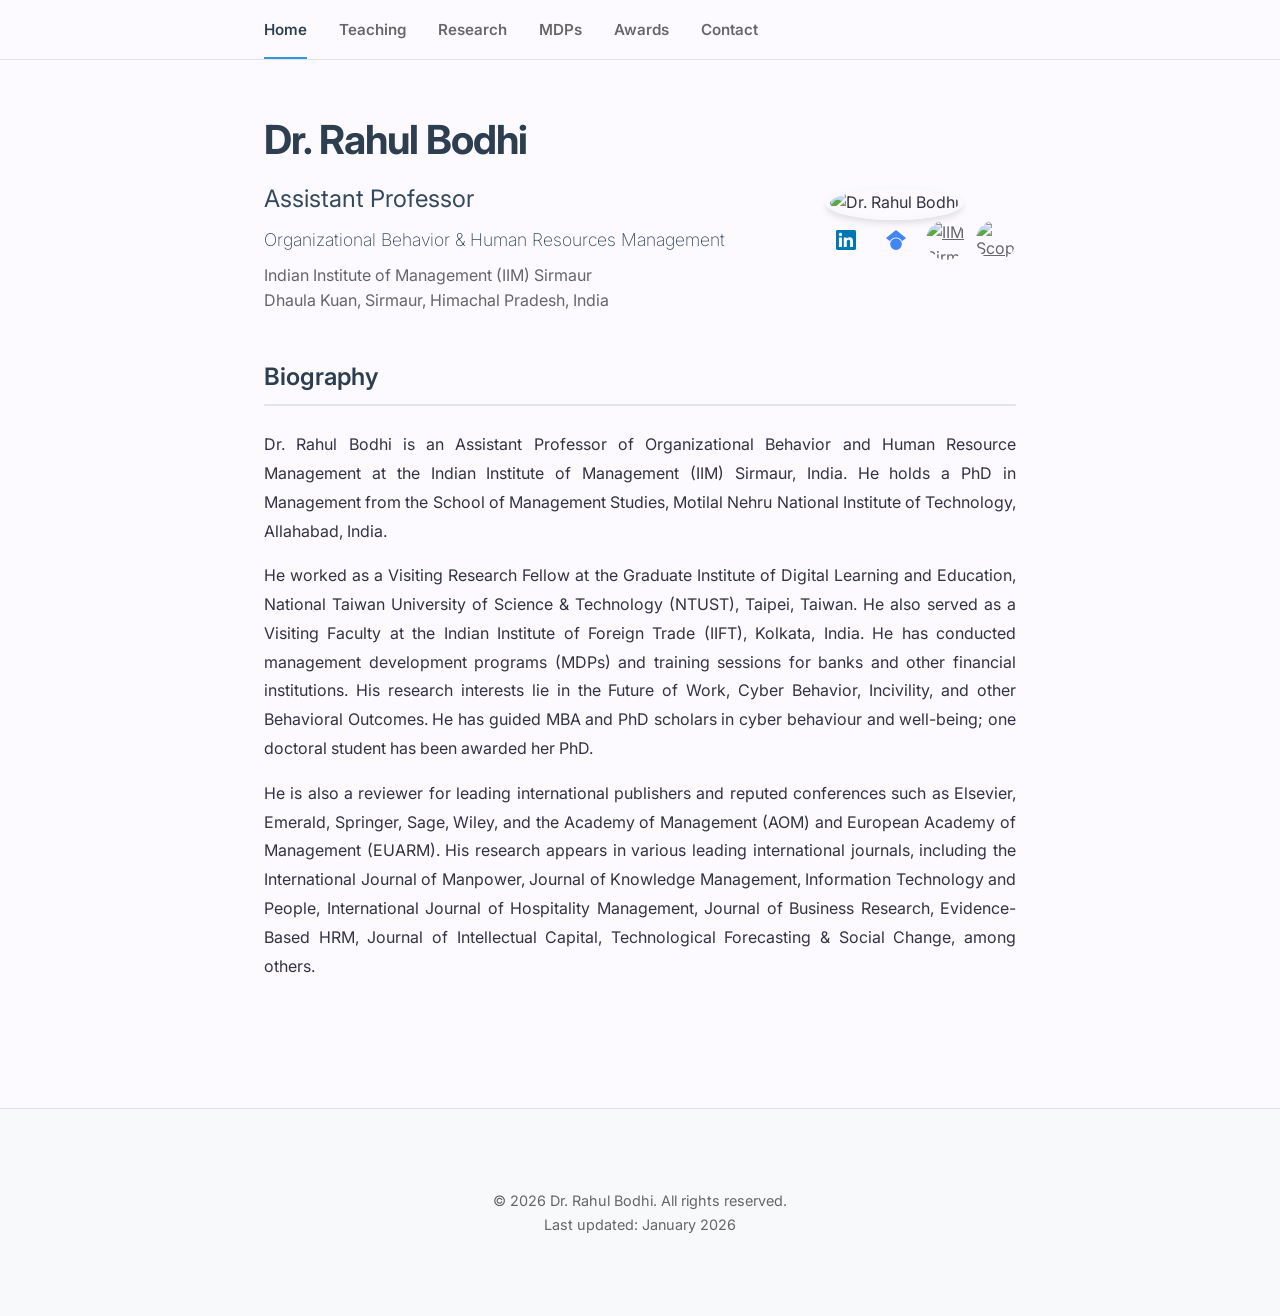
==== index.html @ 93770c00 "Update index.html" ====
<!DOCTYPE html>
<html lang="en">
<head>
    <meta charset="UTF-8">
    <meta name="viewport" content="width=device-width, initial-scale=1.0">
    <title>Dr. Rahul Bodhi - Assistant Professor, IIM Sirmaur</title>
    <meta name="description" content="Dr. Rahul Bodhi is an Assistant Professor at IIM Sirmaur. Research interests include Strategic Management, Organizational Behavior, and Business Analytics.">
    <link rel="stylesheet" href="style.css">
    <link rel="preconnect" href="https://fonts.googleapis.com">
    <link rel="preconnect" href="https://fonts.gstatic.com" crossorigin>
    <link href="https://fonts.googleapis.com/css2?family=Inter:wght@300;400;500;600;700&display=swap" rel="stylesheet">
    <link rel="icon" type="image/x-icon" href="favicon.ico">
</head>
<body>
    <nav class="navbar">
        <div class="nav-container">
            <ul class="nav-menu">
                <li><a href="index.html" class="nav-link active">Home</a></li>
				<li><a href="teaching.html" class="nav-link">Teaching</a></li>
                <li><a href="research.html" class="nav-link">Research</a></li>
				<li><a href="mdp.html" class="nav-link">MDPs</a></li>
				<li><a href="awards.html" class="nav-link">Awards</a></li>
	            <li><a href="contact.html" class="nav-link">Contact</a></li>
            </ul>
            <div class="hamburger">
                <span class="bar"></span>
                <span class="bar"></span>
                <span class="bar"></span>
            </div>
        </div>
    </nav>

    <main class="container">
        <section class="hero">
            <div class="hero-content">
                <h1>Dr. Rahul Bodhi</h1>
                <h2>Assistant Professor</h2>
				<h4>Organizational Behavior & Human Resources Management</h4>
                <p class="affiliation">Indian Institute of Management (IIM) Sirmaur <br>Dhaula Kuan, Sirmaur, Himachal Pradesh, India</p>
			</div>
            <div class="hero-image">
                <img src="5B9A9688.jpg" alt="Dr. Rahul Bodhi" class="profile-img">
				<div class="social-links">
                    <a href="https://www.linkedin.com/in/rahulbodhi/" target="_blank" class="social-link" title="LinkedIn">
                        <svg width="20" height="20" viewBox="0 0 24 24" fill="currentColor"><path d="M20.447 20.452h-3.554v-5.569c0-1.328-.027-3.037-1.852-3.037-1.853 0-2.136 1.445-2.136 2.939v5.667H9.351V9h3.414v1.561h.046c.477-.9 1.637-1.85 3.37-1.85 3.601 0 4.267 2.37 4.267 5.455v6.286zM5.337 7.433a2.062 2.062 0 0 1-2.063-2.065 2.064 2.064 0 1 1 2.063 2.065zm1.782 13.019H3.555V9h3.564v11.452zM22.225 0H1.771C.792 0 0 .774 0 1.729v20.542C0 23.227.792 24 1.771 24h20.451C23.2 24 24 23.227 24 22.271V1.729C24 .774 23.2 0 22.222 0h.003z"/></svg>
                    </a>
					<a href="https://scholar.google.com/citations?user=25NiCukAAAAJ&hl=en&oi=ao" target="_blank" class="social-link" title="Google Scholar">
                        <svg width="20" height="20" viewBox="0 0 24 24" fill="currentColor"><path d="M12 24a7 7 0 1 1 0-14 7 7 0 0 1 0 14Zm0-24L0 9.5l4.838 3.94A8 8 0 0 1 12 9a8 8 0 0 1 7.162 4.44L24 9.5 12 0Z"/></svg>
                    </a>
					<a href="https://www.iimsirmaur.ac.in/node/2530" target="_blank" class="social-link" title="IIM Sirmaur Profile">
					<img src="https://pbs.twimg.com/profile_images/1058794530281971712/cr006on4.jpg" alt="IIM Sirmaur" width="40" height="40" style="border-radius: 50%; object-fit: cover;">
					</a>
                    <a href="https://www.scopus.com/authid/detail.uri?authorId=57217082152" target="_blank" class="social-link" title="Scopus ID">
					<img src="https://vectorseek.com/wp-content/uploads/2023/09/Scopus-Logo-Vector.svg-.png" alt="Scopus" width="40" height="40" style="object-fit: contain;">
                    </a>
                </div>           
		   </div>         
        </section>

        <section class="section">
            <h3 class="section-title">Biography</h3>
            <div class="bio-content">
                <p>
                    Dr. Rahul Bodhi is an Assistant Professor of Organizational Behavior and Human Resource Management at the Indian Institute of Management (IIM) Sirmaur, India.</a>
                    He holds a PhD in Management from the School of Management Studies, Motilal Nehru National Institute of Technology, Allahabad, India.
                </p>
                <p>
                    He worked as a Visiting Research Fellow at the Graduate Institute of Digital Learning and Education, National Taiwan University of Science & Technology (NTUST), Taipei, Taiwan. He also served as a Visiting Faculty at the Indian Institute of Foreign Trade (IIFT), Kolkata, India. He has conducted management development programs (MDPs) and training sessions for banks and other financial institutions. His research interests lie in the Future of Work, Cyber Behavior, Incivility, and other Behavioral Outcomes. He has guided MBA and PhD scholars in cyber behaviour and well-being; one doctoral student has been awarded her PhD.
				</p>
				<p>
                    He is also a reviewer for leading international publishers and reputed conferences such as Elsevier, Emerald, Springer, Sage, Wiley, and the Academy of Management (AOM) and European Academy of Management (EUARM). His research appears in various leading international journals, including the International Journal of Manpower, Journal of Knowledge Management, Information Technology and People, International Journal of Hospitality Management, Journal of Business Research, Evidence-Based HRM, Journal of Intellectual Capital, Technological Forecasting & Social Change, among others.
                </p>
            </div>
        </section>

    </main>

    <footer class="footer">
        <div class="container">
            <p>&copy; 2026 Dr. Rahul Bodhi. All rights reserved.</p>
            <p>Last updated: January 2026</p>
        </div>
    </footer>

    <script src="script.js"></script>
</body>
</html>
---- style.css ----
/* Reset and Base Styles */
* {
    margin: 0;
    padding: 0;
    box-sizing: border-box;
}

:root {
    --primary-color: #2c3e50;
    --secondary-color: #34495e;
    --accent-color: #3498db;
    --text-color: #334;
    --text-light: #666;
    --bg-color: rgb(252, 250, 255);
    --bg-light: #f8f9fa;
    --border-color: #e1e4e8;
    --link-color: #0366d6;
    --font-main: 'Inter', -apple-system, BlinkMacSystemFont, 'Segoe UI', Roboto, Oxygen, Ubuntu, Cantarell, sans-serif;
    --max-width: 800px;
    --header-height: 60px;
}

body {
    font-family: var(--font-main);
    line-height: 1.6;
    color: var(--text-color);
    background-color: var(--bg-color);
    -webkit-font-smoothing: antialiased;
    -moz-osx-font-smoothing: grayscale;
}

/* Navigation */
.navbar {
    background-color: var(--bg-color);
    border-bottom: 1px solid var(--border-color);
    position: sticky;
    top: 0;
    z-index: 1000;
    height: var(--header-height);
}

.nav-container {
    max-width: var(--max-width);
    margin: 0 auto;
    padding: 0 1.5rem;
    display: flex;
    justify-content: space-between;
    align-items: center;
    height: 100%;
}

.nav-brand {
    font-size: 1.25rem;
    font-weight: 600;
    color: var(--primary-color);
    text-decoration: none;
    letter-spacing: -0.5px;
}

.nav-brand:hover {
    color: var(--accent-color);
}

.nav-menu {
    display: flex;
    list-style: none;
    gap: 2rem;
}

.nav-link {
    text-decoration: none;
    color: var(--text-light);
    font-size: 0.95rem;
    font-weight: 580;
    transition: color 0.2s;
    position: relative;
}

.nav-link:hover,
.nav-link.active {
    color: var(--primary-color);
}

.nav-link.active::after {
    content: '';
    position: absolute;
    bottom: -20px;
    left: 0;
    width: 100%;
    height: 2px;
    background-color: var(--accent-color);
}

.hamburger {
    display: none;
    cursor: pointer;
}

.bar {
    display: block;
    width: 25px;
    height: 3px;
    margin: 5px auto;
    transition: all 0.3s ease;
    background-color: var(--primary-color);
}

/* Main Container */
.container {
    max-width: var(--max-width);
    margin: 0 auto;
    padding: 3rem 1.5rem;
}

/* Hero Section */
.hero {
    display: grid;
    grid-template-columns: 1fr auto;
    gap: 3rem;
    align-items: center;
	border-bottom: none;
    margin-bottom: 0;
    padding-bottom: 10px;
}

.hero-content h1 {
    font-size: 2.5rem;
    font-weight: 700;
    color: var(--primary-color);
    margin-bottom: 0.5rem;
    letter-spacing: -1px;
}

.hero-content h2 {
    font-size: 1.5rem;
    font-weight: 400;
    color: var(--secondary-color);
    margin-bottom: 0.5rem;
}

.hero-content h4 {
    font-size: 1.1rem;
    font-weight: 200;
    color: var(--secondary-color);
    margin-bottom: 0.5rem;
}

.affiliation {
    font-size: 1.0rem;
    color: var(--text-light);
    margin-bottom: 1.5rem;
}

.hero-contact {
    display: flex;
    gap: 1rem;
    margin-top: 1.5rem;
}

.btn-primary,
.btn-secondary {
    padding: 0.75rem 1.5rem;
    border-radius: 6px;
    text-decoration: none;
    font-weight: 500;
    font-size: 0.95rem;
    transition: all 0.2s;
    display: inline-block;
}

.btn-primary {
    background-color: var(--accent-color);
    color: white;
    border: 1px solid var(--accent-color);
}

.btn-primary:hover {
    background-color: #2980b9;
    border-color: #2980b9;
}

.btn-secondary {
    background-color: transparent;
    color: var(--accent-color);
    border: 1px solid var(--accent-color);
}

.btn-secondary:hover {
    background-color: var(--accent-color);
    color: white;
}

.hero-image {
    flex-shrink: 0;
}

.profile-img {
    width: 200px;
    height: 200px;
    border-radius: 50%;
    object-fit: cover;
    border: 4px solid var(--bg-light);
    box-shadow: 0 4px 6px rgba(0, 0, 0, 0.1);
}

/* Sections */
.section {
    margin-top: 0;
    padding-top: 10px; /* Reduce from whatever it is now */
    border-top: none;
}

.section-title {
    font-size: 1.5rem;
    font-weight: 600;
    color: var(--primary-color);
    margin-bottom: 1.5rem;
    padding-bottom: 0.5rem;
    border-bottom: 2px solid var(--border-color);
}

/* Bio */
.bio-content p {
    margin-bottom: 1rem;
    text-align: justify;
    line-height: 1.8;
}

.bio-content a {
    color: var(--link-color);
    text-decoration: none;
    border-bottom: 1px solid transparent;
    transition: border-color 0.2s;
}

.bio-content a:hover {
    border-bottom-color: var(--link-color);
}

/* Lists */
.interest-list {
    list-style: none;
    display: grid;
    grid-template-columns: repeat(auto-fit, minmax(300px, 1fr));
    gap: 0.75rem;
}

.interest-list li {
    padding-left: 1.5rem;
    position: relative;
    color: var(--text-light);
}

.interest-list li::before {
    content: '▸';
    position: absolute;
    left: 0;
    color: var(--accent-color);
    font-weight: bold;
}

/* Education */
.education-item {
    display: grid;
    grid-template-columns: 120px 1fr;
    gap: 1.5rem;
    margin-bottom: 1.5rem;
    padding-bottom: 1.5rem;
    border-bottom: 1px solid var(--border-color);
}

.education-item:last-child {
    border-bottom: none;
    margin-bottom: 0;
    padding-bottom: 0;
}

.edu-year {
    font-weight: 600;
    color: var(--text-light);
    font-size: 0.9rem;
}

.edu-details {
    line-height: 1.6;
}

.edu-details strong {
    color: var(--primary-color);
    font-size: 1.05rem;
}

.edu-note {
    color: var(--text-light);
    font-size: 0.9rem;
    font-style: italic;
}

/* Publications */
.publication-list li {
    margin-bottom: 15px;
    line-height: 1.6;
    text-align: justify;       /* Justified alignment */
    text-justify: inter-word;  /* Optimizes word spacing */
}
/*.publication-list {
    display: flex;
    flex-direction: column;
    gap: 1.5rem;
}*/

.publication-item {
    padding: 1rem;
    background-color: var(--bg-light);
    border-radius: 6px;
    border-left: 4px solid var(--accent-color);
}

.pub-title {
    font-weight: 600;
    color: var(--primary-color);
    margin-bottom: 0.25rem;
}

.pub-authors {
    color: var(--text-light);
    font-size: 0.95rem;
    margin-bottom: 0.25rem;
}

.pub-journal {
    color: var(--text-light);
    font-size: 0.9rem;
    font-style: italic;
    margin-bottom: 0.5rem;
}

.pub-link {
    color: var(--link-color);
    text-decoration: none;
    font-size: 0.9rem;
    font-weight: 500;
}

.pub-link:hover {
    text-decoration: underline;
}

/* Teaching */
.teaching-list {
    display: flex;
    flex-direction: column;
    gap: 0.75rem;
}

.course-item {
    padding: 0.75rem;
    background-color: var(--bg-light);
    border-radius: 4px;
    border-left: 3px solid var(--accent-color);
}

/* Contact */
.contact-info p {
    margin-bottom: 0.75rem;
    color: var(--text-light);
}

.contact-info a {
    color: var(--link-color);
    text-decoration: none;
}

.contact-info a:hover {
    text-decoration: underline;
}

.social-links {
  display: flex;
  gap: 10px; /* Optional: space between icons */
  align-items: center;
}

.social-link {
  display: inline-flex;
  align-items: center;
  justify-content: center;
  width: 40px;
  height: 40px;
  transition: all 0.3s ease; /* Smooth animation */
  border-radius: 50%; /* Circular for uniformity */
  overflow: hidden; /* Clip image to circle */
  color: #666; 
}

.social-link[title="LinkedIn"] {
  color: #0077B5; /* Classic LinkedIn blue */
}

.social-link[title="Google Scholar"] {
  color: #4285F4; /* Google Scholar blue */
}

/* Optional: Brighter blue on hover for extra highlight */
.social-link[title="LinkedIn"]:hover {
  color: #0A66C2; /* Modern LinkedIn blue */
  filter: brightness(1.1); /* Subtle boost */
}

.social-link[title="Google Scholar"]:hover {
  color: #3367D6; /* Darker Google blue variant */
  filter: brightness(1.1);
}

.social-link:hover {
  transform: scale(1.1); /* Slight zoom */
  filter: brightness(1.2); /* Brighten */
  box-shadow: 0 0 15px rgba(59, 130, 246, 0.6); /* Blue glow; adjust color as needed */
}

/* Links */
.link-arrow {
    color: var(--link-color);
    text-decoration: none;
    font-weight: 500;
    display: inline-flex;
    align-items: center;
    gap: 0.25rem;
}

.link-arrow:hover {
    text-decoration: underline;
}

.academic-positions {
  margin: 2rem 0;
}

.academic-positions h3 {
  font-size: 1.5rem;
  font-weight: bold;
  margin-bottom: 1rem;
  color: #333;
  border-bottom: 2px solid #0077B5; /* LinkedIn blue accent */
  padding-bottom: 0.5rem;
}

.position-table {
  display: flex;
  flex-direction: column;
  gap: 0.5rem;
}

.position-row {
  display: flex;
  justify-content: space-between;
  align-items: flex-start;
  padding: 1rem;
  background: #f8f9fa;
  border-left: 4px solid #0077B5;
  transition: all 0.3s ease;
}

.position-row:hover {
  background: #e3f2fd;
  transform: translateX(5px);
  box-shadow: 0 4px 8px rgba(0,119,181,0.15);
}

.position-title {
  font-weight: 600;
  color: #2c3e50;
  flex: 1;
  line-height: 1.4;
}

.position-title small {
  font-weight: 400;
  color: #666;
  font-size: 0.9em;
  display: block;
  margin-top: 0.25rem;
}

.position-duration {
  font-weight: 500;
  color: #0077B5;
  background: rgba(0,119,181,0.1);
  padding: 0.25rem 0.75rem;
  border-radius: 20px;
  font-size: 0.9rem;
  white-space: nowrap;
}


/* Footer */
.footer {
    background-color: var(--bg-light);
    border-top: 1px solid var(--border-color);
    padding: 2rem 0;
    margin-top: 4rem;
    text-align: center;
    color: var(--text-light);
    font-size: 0.9rem;
}

.publication-item ul {
  list-style: none;
  padding-left: 0;
}

.publication-item li {
  margin-bottom: 1rem;
  padding: 0.75rem;
  /* border-left: 3px solid #0077B5;  ← REMOVED */
  background: #f8f9fa;
  transition: all 0.3s ease;
}

.publication-item li:hover {
  background: #e3f2fd;
  transform: translateX(3px);
}

/* Only Rahul Bodhi highlighted */
.bodhi-author {
  color: #0077B5;
  font-weight: 700;
}

/* Journal rankings still blue/bold */
.journal {
  color: #0077B5;
  font-weight: 700;
}


/* Responsive Design */
@media (max-width: 768px) {
    .nav-menu {
        position: fixed;
        left: -100%;
        top: var(--header-height);
        flex-direction: column;
        background-color: var(--bg-color);
        width: 100%;
        text-align: center;
        transition: 0.3s;
        box-shadow: 0 10px 27px rgba(0,0,0,0.05);
        border-bottom: 1px solid var(--border-color);
        padding: 2rem 0;
        gap: 1.5rem;
    }

    .nav-menu.active {
        left: 0;
    }

    .nav-link.active::after {
        display: none;
    }

    .hamburger {
        display: block;
    }

    .hamburger.active .bar:nth-child(2) {
        opacity: 0;
    }

    .hamburger.active .bar:nth-child(1) {
        transform: translateY(8px) rotate(45deg);
    }

    .hamburger.active .bar:nth-child(3) {
        transform: translateY(-8px) rotate(-45deg);
    }

    .hero {
        grid-template-columns: 1fr;
        text-align: center;
        gap: 2rem;
    }

    .hero-content h1 {
        font-size: 2rem;
    }

    .hero-contact {
        justify-content: center;
    }

    .profile-img {
        width: 150px;
        height: 150px;
        margin: 0 auto;
        display: block;
    }

    .education-item {
        grid-template-columns: 1fr;
        gap: 0.5rem;
    }

    .interest-list {
        grid-template-columns: 1fr;
    }
}

/* Print Styles */
@media print {
    .navbar,
    .footer,
    .hero-contact,
    .social-links {
        display: none;
    }

    .hero {
        border-bottom: 2px solid #000;
        margin-bottom: 2rem;
    }

    body {
        font-size: 12pt;
        line-height: 1.5;
    }

    .section {
        margin-bottom: 2rem;
        page-break-inside: avoid;
    }

    a {
        text-decoration: none;
        color: #000;
    }

    .profile-img {
        width: 120px;
        height: 120px;
    }
}
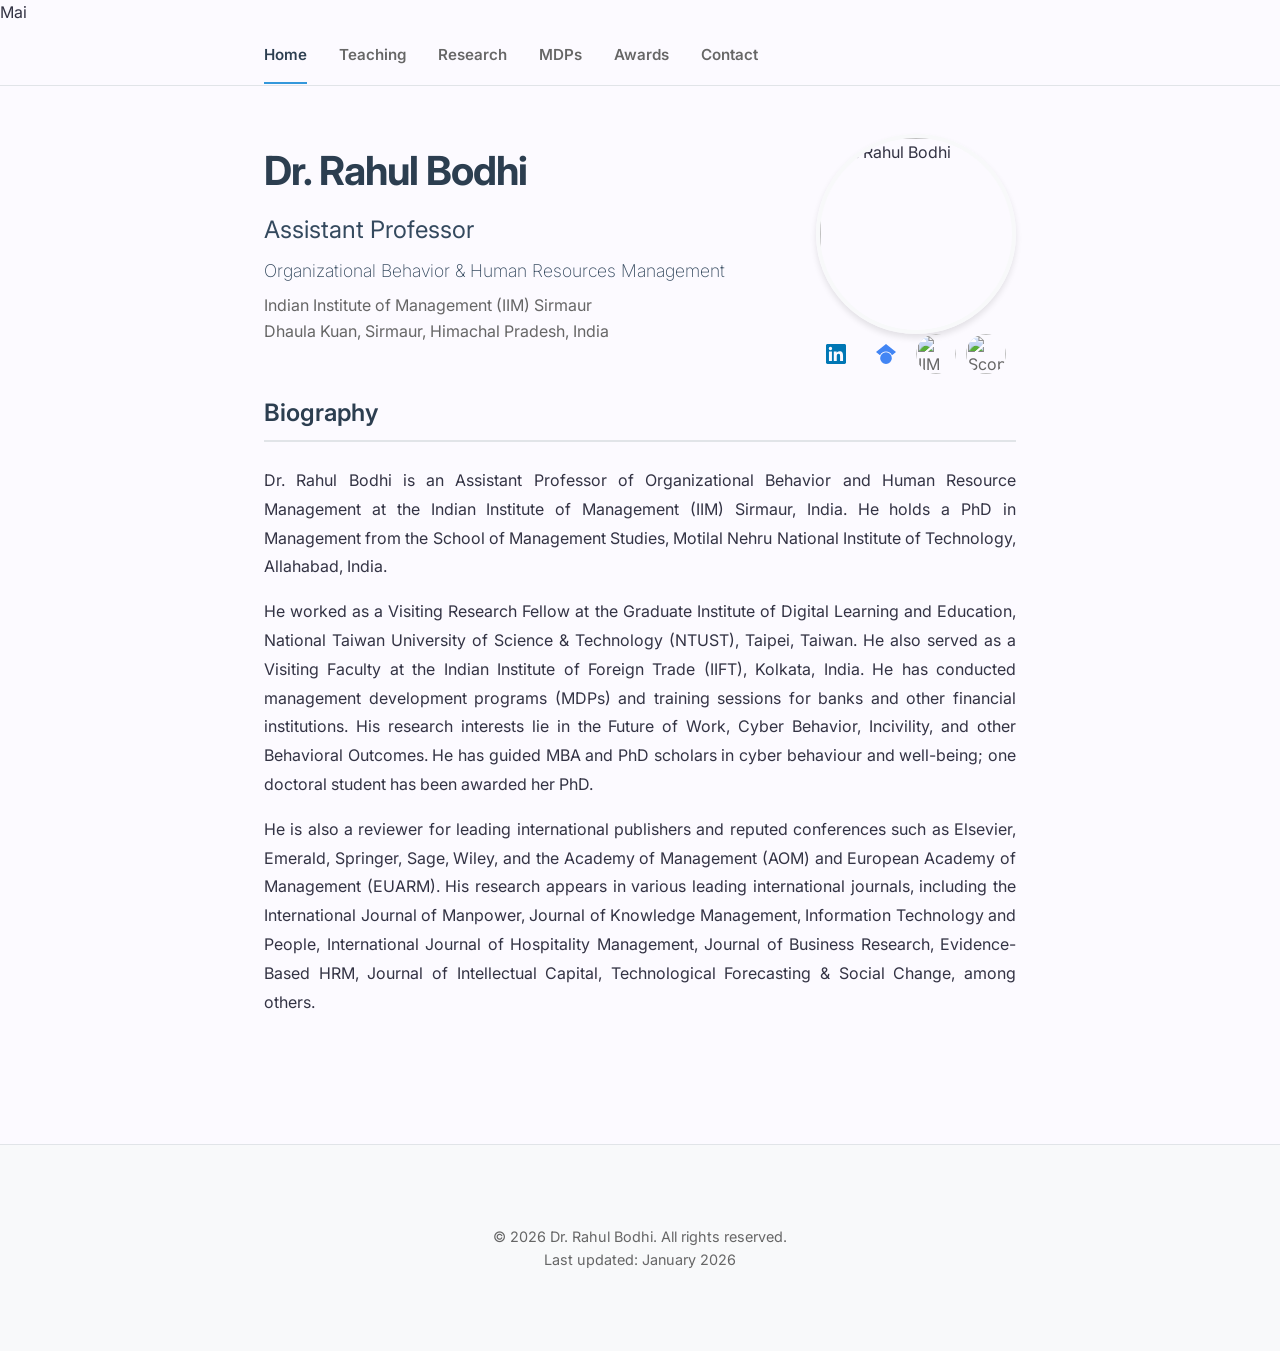
==== commit 3be745b7: "index.html" ====
--- a/index.html
+++ b/index.html
@@ -1,4 +1,4 @@
-<!DOCTYPE html>
+Mai<!DOCTYPE html>
 <html lang="en">
 <head>
     <meta charset="UTF-8">
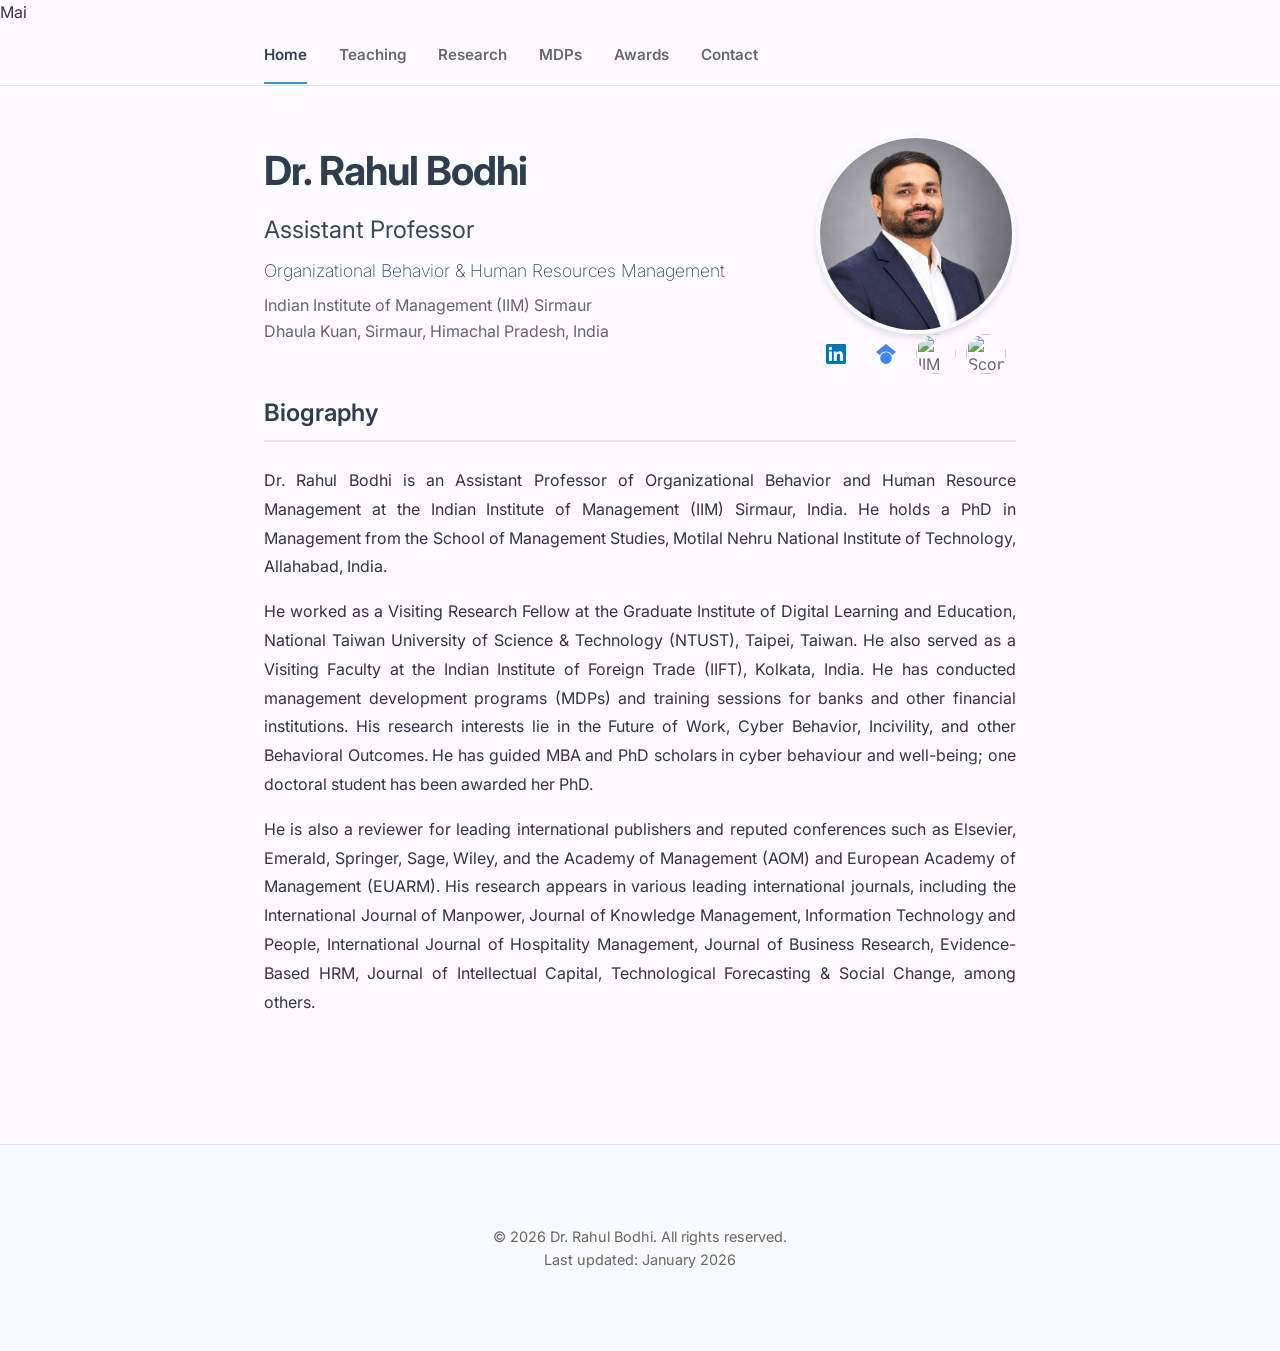
==== commit 240fd665: "index.html" ====
--- a/index.html
+++ b/index.html
@@ -39,7 +39,7 @@
                 <p class="affiliation">Indian Institute of Management (IIM) Sirmaur <br>Dhaula Kuan, Sirmaur, Himachal Pradesh, India</p>
 			</div>
             <div class="hero-image">
-                <img src="5B9A9688.jpg" alt="Dr. Rahul Bodhi" class="profile-img">
+                <img src="5B9A9688.JPG" alt="Dr. Rahul Bodhi" class="profile-img">
 				<div class="social-links">
                     <a href="https://www.linkedin.com/in/rahulbodhi/" target="_blank" class="social-link" title="LinkedIn">
                         <svg width="20" height="20" viewBox="0 0 24 24" fill="currentColor"><path d="M20.447 20.452h-3.554v-5.569c0-1.328-.027-3.037-1.852-3.037-1.853 0-2.136 1.445-2.136 2.939v5.667H9.351V9h3.414v1.561h.046c.477-.9 1.637-1.85 3.37-1.85 3.601 0 4.267 2.37 4.267 5.455v6.286zM5.337 7.433a2.062 2.062 0 0 1-2.063-2.065 2.064 2.064 0 1 1 2.063 2.065zm1.782 13.019H3.555V9h3.564v11.452zM22.225 0H1.771C.792 0 0 .774 0 1.729v20.542C0 23.227.792 24 1.771 24h20.451C23.2 24 24 23.227 24 22.271V1.729C24 .774 23.2 0 22.222 0h.003z"/></svg>
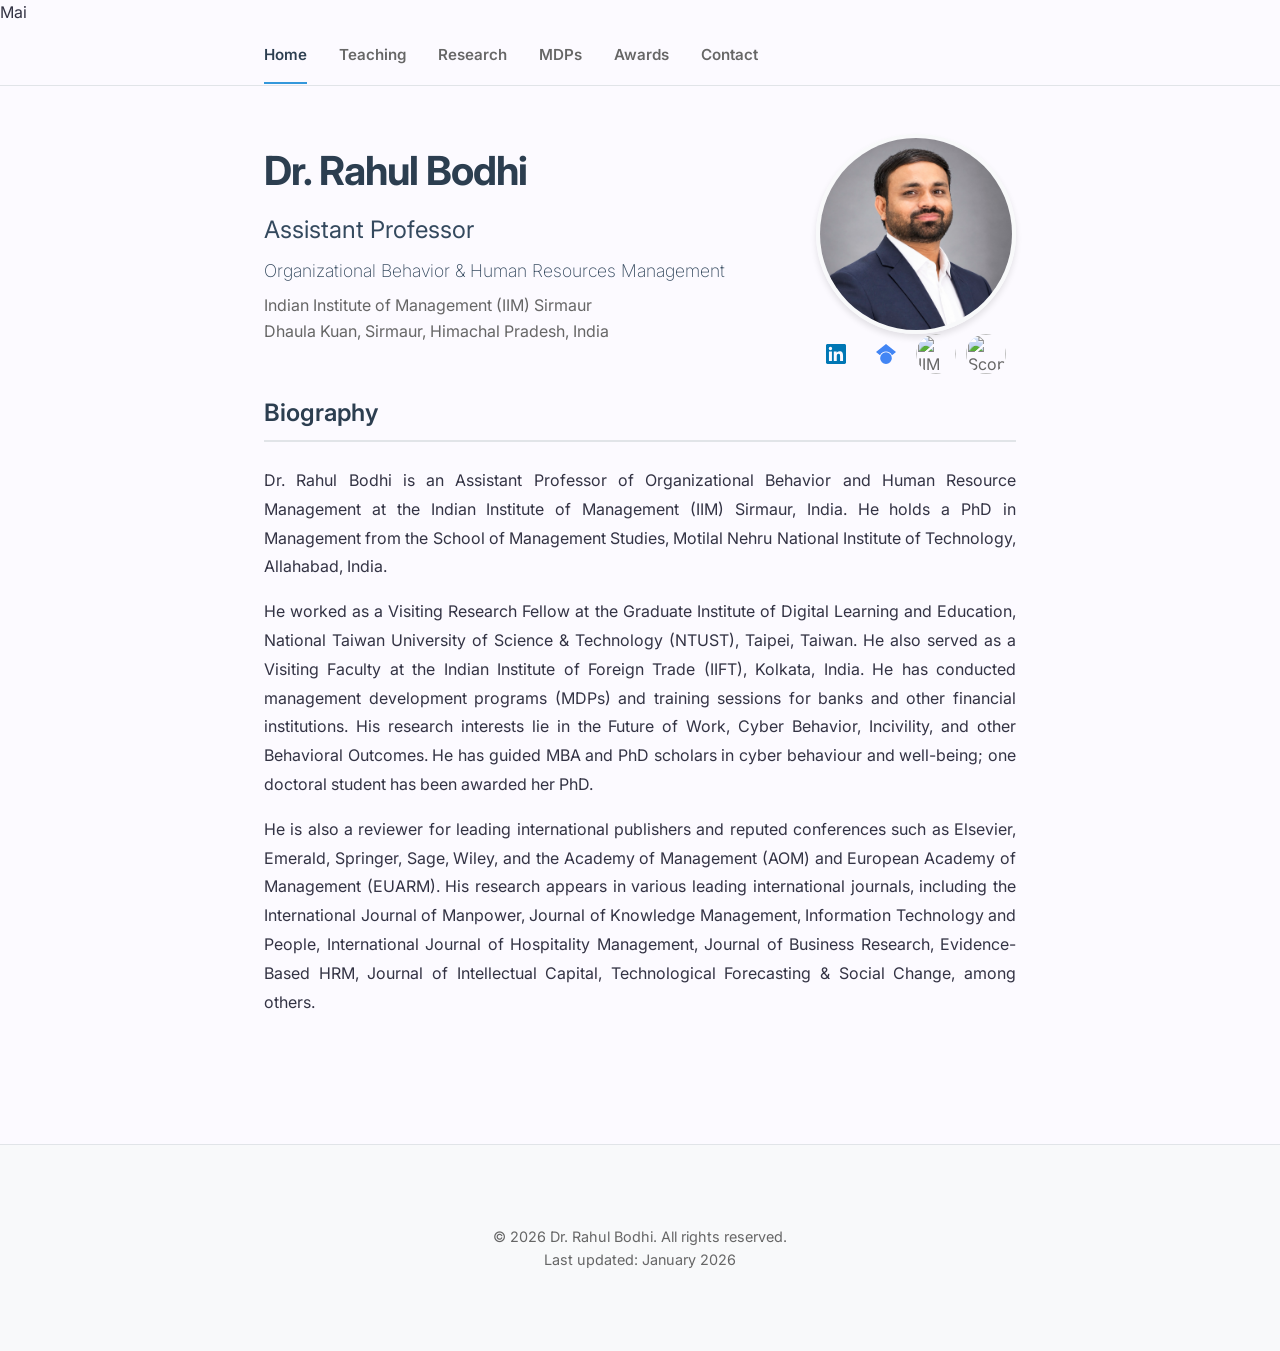
==== commit f7d8e70d: "Update index.html" ====
--- a/index.html
+++ b/index.html
@@ -39,7 +39,7 @@
                 <p class="affiliation">Indian Institute of Management (IIM) Sirmaur <br>Dhaula Kuan, Sirmaur, Himachal Pradesh, India</p>
 			</div>
             <div class="hero-image">
-                <img src="5B9A9688.JPG" alt="Dr. Rahul Bodhi" class="profile-img">
+                <img src="pic1.jpeg" alt="Dr. Rahul Bodhi" class="profile-img">
 				<div class="social-links">
                     <a href="https://www.linkedin.com/in/rahulbodhi/" target="_blank" class="social-link" title="LinkedIn">
                         <svg width="20" height="20" viewBox="0 0 24 24" fill="currentColor"><path d="M20.447 20.452h-3.554v-5.569c0-1.328-.027-3.037-1.852-3.037-1.853 0-2.136 1.445-2.136 2.939v5.667H9.351V9h3.414v1.561h.046c.477-.9 1.637-1.85 3.37-1.85 3.601 0 4.267 2.37 4.267 5.455v6.286zM5.337 7.433a2.062 2.062 0 0 1-2.063-2.065 2.064 2.064 0 1 1 2.063 2.065zm1.782 13.019H3.555V9h3.564v11.452zM22.225 0H1.771C.792 0 0 .774 0 1.729v20.542C0 23.227.792 24 1.771 24h20.451C23.2 24 24 23.227 24 22.271V1.729C24 .774 23.2 0 22.222 0h.003z"/></svg>
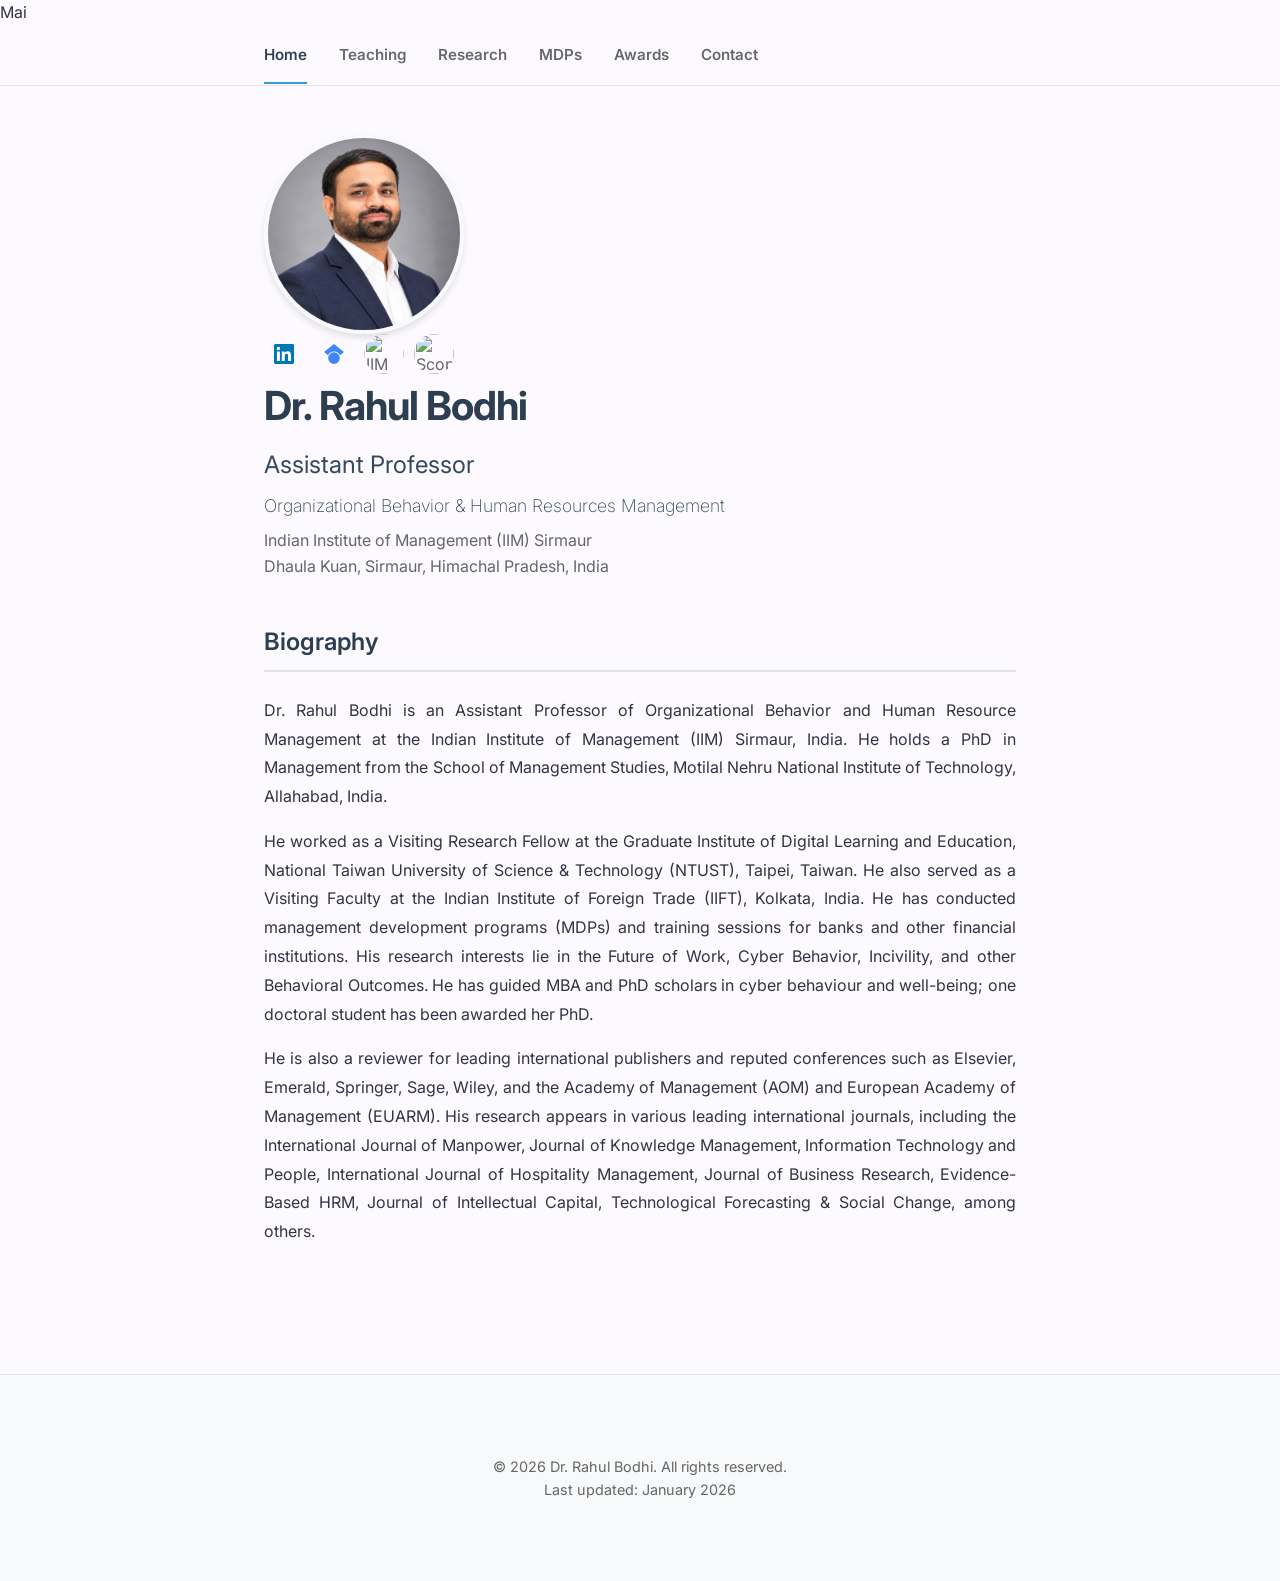
==== commit b63c080e: "Update index.html" ====
--- a/index.html
+++ b/index.html
@@ -32,13 +32,7 @@
 
     <main class="container">
         <section class="hero">
-            <div class="hero-content">
-                <h1>Dr. Rahul Bodhi</h1>
-                <h2>Assistant Professor</h2>
-				<h4>Organizational Behavior & Human Resources Management</h4>
-                <p class="affiliation">Indian Institute of Management (IIM) Sirmaur <br>Dhaula Kuan, Sirmaur, Himachal Pradesh, India</p>
-			</div>
-            <div class="hero-image">
+                    <div class="hero-image">
                 <img src="pic1.jpeg" alt="Dr. Rahul Bodhi" class="profile-img">
 				<div class="social-links">
                     <a href="https://www.linkedin.com/in/rahulbodhi/" target="_blank" class="social-link" title="LinkedIn">
@@ -53,7 +47,13 @@
                     <a href="https://www.scopus.com/authid/detail.uri?authorId=57217082152" target="_blank" class="social-link" title="Scopus ID">
 					<img src="https://vectorseek.com/wp-content/uploads/2023/09/Scopus-Logo-Vector.svg-.png" alt="Scopus" width="40" height="40" style="object-fit: contain;">
                     </a>
-                </div>           
+                </div> 
+						  <div class="hero-content">
+                <h1>Dr. Rahul Bodhi</h1>
+                <h2>Assistant Professor</h2>
+				<h4>Organizational Behavior & Human Resources Management</h4>
+                <p class="affiliation">Indian Institute of Management (IIM) Sirmaur <br>Dhaula Kuan, Sirmaur, Himachal Pradesh, India</p>
+			</div>
 		   </div>         
         </section>
 
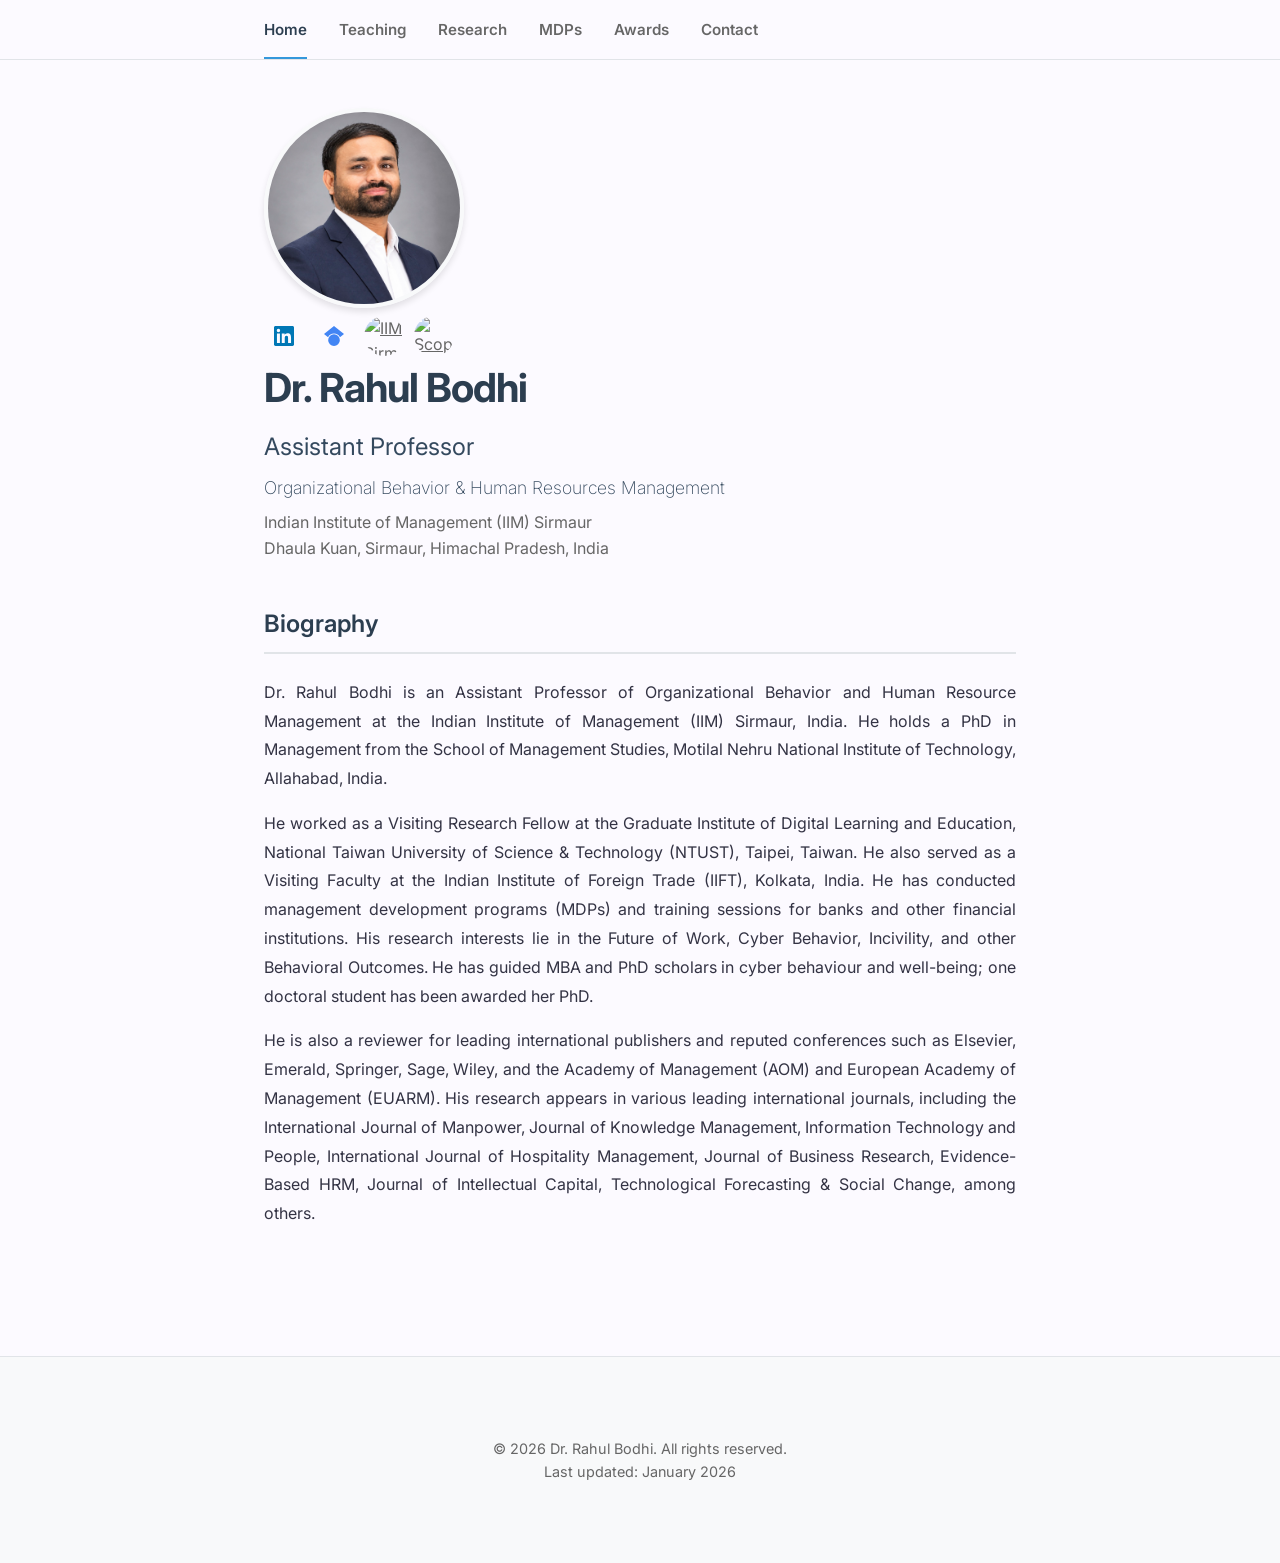
==== commit 90f4652b: "Update index.html" ====
--- a/index.html
+++ b/index.html
@@ -1,4 +1,4 @@
-Mai<!DOCTYPE html>
+<!DOCTYPE html>
 <html lang="en">
 <head>
     <meta charset="UTF-8">
@@ -48,15 +48,14 @@
 					<img src="https://vectorseek.com/wp-content/uploads/2023/09/Scopus-Logo-Vector.svg-.png" alt="Scopus" width="40" height="40" style="object-fit: contain;">
                     </a>
                 </div> 
-						  <div class="hero-content">
+				<div class="hero-content">
                 <h1>Dr. Rahul Bodhi</h1>
                 <h2>Assistant Professor</h2>
 				<h4>Organizational Behavior & Human Resources Management</h4>
                 <p class="affiliation">Indian Institute of Management (IIM) Sirmaur <br>Dhaula Kuan, Sirmaur, Himachal Pradesh, India</p>
-			</div>
+			    </div>
 		   </div>         
         </section>
-
         <section class="section">
             <h3 class="section-title">Biography</h3>
             <div class="bio-content">
